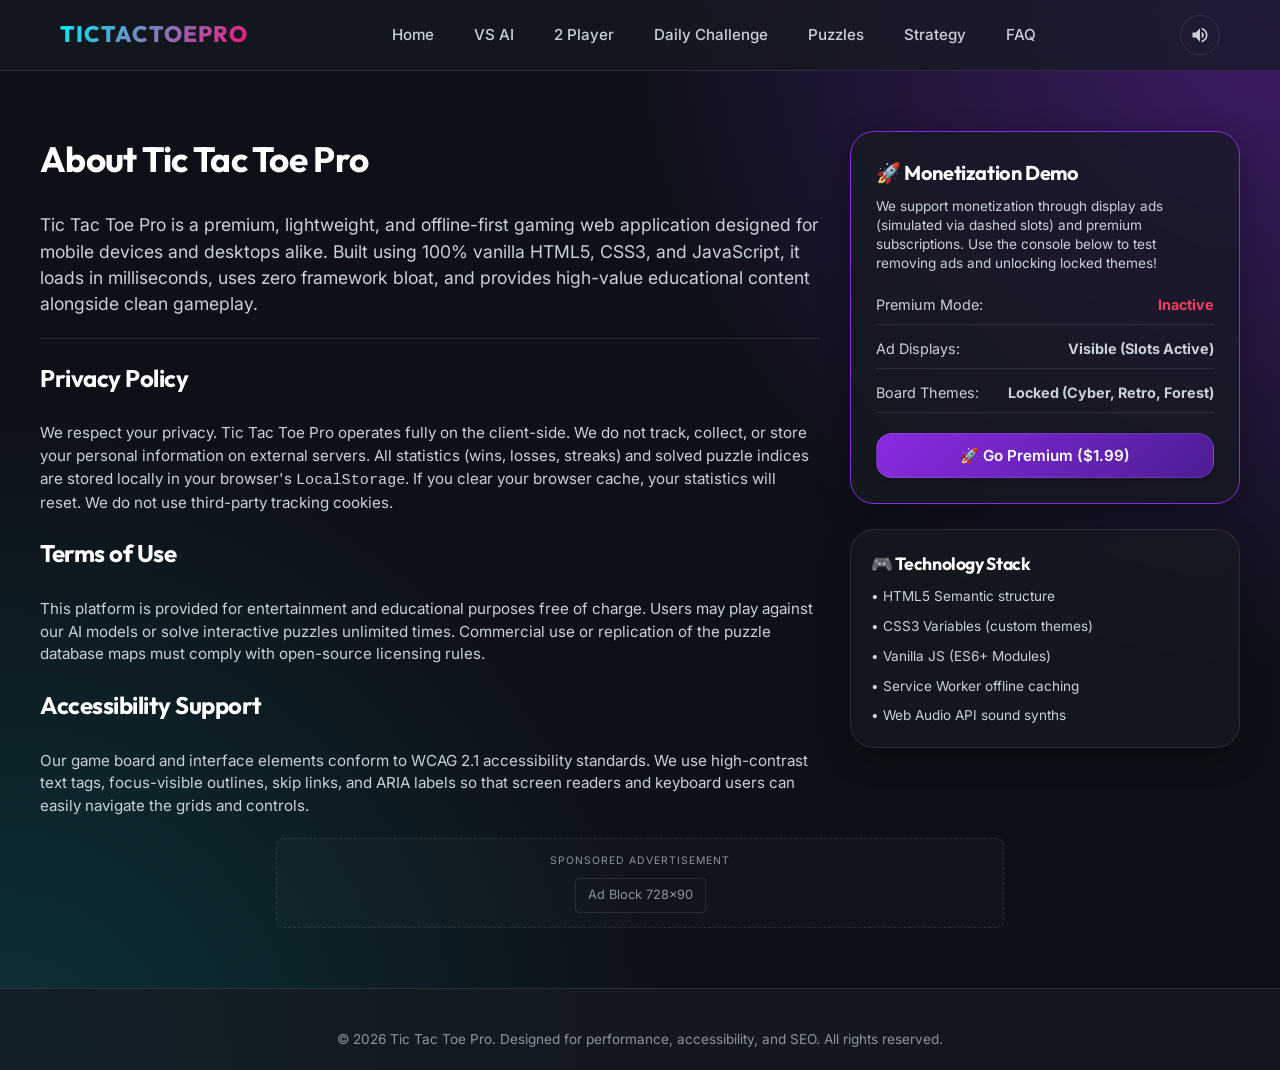
==== about.html @ 147d7663 "Initial commit of Tic Tac Toe Pro PWA" ====
<!DOCTYPE html>
<html lang="en">
<head>
  <meta charset="UTF-8">
  <meta name="viewport" content="width=device-width, initial-scale=1.0">
  
  <title>About Tic Tac Toe Pro - Game Platform Details & Privacy Terms</title>
  <meta name="description" content="Learn about our mobile-first Tic Tac Toe Pro platform. Discover our features, read our privacy policy, explore ad integrations, or test Premium Mode features.">
  <link rel="canonical" href="https://tictactoe-pro.pages.dev/about.html">
  
  <!-- Open Graph -->
  <meta property="og:type" content="website">
  <meta property="og:url" content="https://tictactoe-pro.pages.dev/about.html">
  <meta property="og:title" content="About Tic Tac Toe Pro - Game Platform Details & Privacy Terms">
  <meta property="og:description" content="Read our privacy statement, review code architectures, and toggle premium options.">
  <meta property="og:image" content="https://tictactoe-pro.pages.dev/assets/images/og-share.png">

  <!-- Mobile and PWA -->
  <meta name="theme-color" content="#161b22">
  <link rel="apple-touch-icon" href="/assets/images/logo-192.png">
  <link rel="manifest" href="/manifest.json">
  <link rel="icon" type="image/svg+xml" href="/assets/images/logo.svg">

  <!-- Stylesheets -->
  <link rel="stylesheet" href="/assets/css/variables.css">
  <link rel="stylesheet" href="/assets/css/main.css">
  <link rel="stylesheet" href="/assets/css/components.css">
  
  <style>
    .about-layout {
      display: grid;
      grid-template-columns: 2fr 1fr;
      gap: 30px;
      margin-top: 20px;
    }
    .text-block {
      display: flex;
      flex-direction: column;
      gap: 20px;
    }
    .sidebar {
      display: flex;
      flex-direction: column;
      gap: 25px;
    }
    @media (max-width: 992px) {
      .about-layout {
        grid-template-columns: 1fr;
      }
    }
  </style>
</head>
<body>
  <a href="#main-content" class="skip-link">Skip to Content</a>

  <!-- Header -->
  <header>
    <div class="container">
      <a href="/" class="logo-link" aria-label="Tic Tac Toe Pro Home">
        <span class="logo-text">TicTacToePro</span>
      </a>
      
      <button class="burger-menu" id="burger-menu" aria-label="Toggle navigation menu">
        <span class="burger-line"></span>
        <span class="burger-line"></span>
        <span class="burger-line"></span>
      </button>

      <nav id="main-nav">
        <a href="/" class="nav-link">Home</a>
        <a href="/play.html" class="nav-link">VS AI</a>
        <a href="/local-multiplayer.html" class="nav-link">2 Player</a>
        <a href="/daily-challenge.html" class="nav-link">Daily Challenge</a>
        <a href="/puzzle-library.html" class="nav-link">Puzzles</a>
        <a href="/strategy-guide.html" class="nav-link">Strategy</a>
        <a href="/faq.html" class="nav-link">FAQ</a>
      </nav>

      <div class="controls-group">
        <button id="sound-toggle" class="btn-icon" aria-label="Mute/Unmute sounds"></button>
        <button id="install-app-btn" class="btn btn-secondary" style="padding: 8px 16px; font-size: 0.85rem;">Install</button>
      </div>
    </div>
  </header>

  <!-- Main Content -->
  <main class="main-content container" id="main-content">
    <div class="about-layout">
      
      <!-- Left Column: Detailed Copy -->
      <section class="text-block">
        <h1 style="font-size: 2.2rem; margin-bottom: 5px;">About Tic Tac Toe Pro</h1>
        <p class="text-muted" style="font-size: 1.1rem; line-height: 1.5;">Tic Tac Toe Pro is a premium, lightweight, and offline-first gaming web application designed for mobile devices and desktops alike. Built using 100% vanilla HTML5, CSS3, and JavaScript, it loads in milliseconds, uses zero framework bloat, and provides high-value educational content alongside clean gameplay.</p>
        
        <hr style="border: 0; border-top: 1px solid var(--border-color);">

        <h2 style="font-size: 1.5rem; margin-bottom: 5px;">Privacy Policy</h2>
        <p class="text-muted" style="font-size: 0.95rem; line-height: 1.5;">We respect your privacy. Tic Tac Toe Pro operates fully on the client-side. We do not track, collect, or store your personal information on external servers. All statistics (wins, losses, streaks) and solved puzzle indices are stored locally in your browser's <code>LocalStorage</code>. If you clear your browser cache, your statistics will reset. We do not use third-party tracking cookies.</p>

        <h2 style="font-size: 1.5rem; margin-bottom: 5px;">Terms of Use</h2>
        <p class="text-muted" style="font-size: 0.95rem; line-height: 1.5;">This platform is provided for entertainment and educational purposes free of charge. Users may play against our AI models or solve interactive puzzles unlimited times. Commercial use or replication of the puzzle database maps must comply with open-source licensing rules.</p>
        
        <h2 style="font-size: 1.5rem; margin-bottom: 5px;">Accessibility Support</h2>
        <p class="text-muted" style="font-size: 0.95rem; line-height: 1.5;">Our game board and interface elements conform to WCAG 2.1 accessibility standards. We use high-contrast text tags, focus-visible outlines, skip links, and ARIA labels so that screen readers and keyboard users can easily navigate the grids and controls.</p>
      </section>

      <!-- Right Column: Monetization Simulator Dashboard -->
      <section class="sidebar">
        <div class="card" style="padding: 25px; border-color: var(--color-primary);">
          <h2 style="font-size: 1.25rem; margin-bottom: 8px;">🚀 Monetization Demo</h2>
          <p class="text-muted" style="font-size: 0.85rem; line-height: 1.4; margin-bottom: 20px;">We support monetization through display ads (simulated via dashed slots) and premium subscriptions. Use the console below to test removing ads and unlocking locked themes!</p>
          
          <div style="display: flex; flex-direction: column; gap: 12px; margin-bottom: 20px; font-size: 0.9rem;">
            <div style="display: flex; justify-content: space-between; border-bottom: 1px solid var(--border-color); padding-bottom: 8px;">
              <span>Premium Mode:</span>
              <strong id="premium-status-text" style="color: var(--color-success);">Inactive</strong>
            </div>
            <div style="display: flex; justify-content: space-between; border-bottom: 1px solid var(--border-color); padding-bottom: 8px;">
              <span>Ad Displays:</span>
              <strong id="ad-status-text">Visible (Slots Active)</strong>
            </div>
            <div style="display: flex; justify-content: space-between; border-bottom: 1px solid var(--border-color); padding-bottom: 8px;">
              <span>Board Themes:</span>
              <strong>Locked (Cyber, Retro, Forest)</strong>
            </div>
          </div>

          <button id="mock-premium-btn" class="btn btn-primary" style="width: 100%;">🚀 Go Premium ($1.99)</button>
        </div>

        <div class="card" style="padding: 20px;">
          <h2 style="font-size: 1.1rem; margin-bottom: 8px;">🎮 Technology Stack</h2>
          <ul style="list-style: none; display: flex; flex-direction: column; gap: 8px; font-size: 0.85rem;" class="text-muted">
            <li>• HTML5 Semantic structure</li>
            <li>• CSS3 Variables (custom themes)</li>
            <li>• Vanilla JS (ES6+ Modules)</li>
            <li>• Service Worker offline caching</li>
            <li>• Web Audio API sound synths</li>
          </ul>
        </div>
      </section>

    </div>

    <!-- AdSense banner placement -->
    <div class="ad-slot ad-leaderboard">
      <span class="ad-slot-label">Ad Block 728x90</span>
    </div>
  </main>

  <!-- Footer -->
  <footer>
    <div class="container">
      <p style="text-align: center; font-size: 0.85rem;">&copy; 2026 Tic Tac Toe Pro. Designed for performance, accessibility, and SEO. All rights reserved.</p>
    </div>
  </footer>

  <!-- Scripts -->
  <script src="/assets/js/audio.js"></script>
  <script src="/assets/js/stats.js"></script>
  <script src="/assets/js/main.js"></script>

  <script>
    // Local script to update specific about page indicators when premium changes
    document.addEventListener('DOMContentLoaded', () => {
      const mockBtn = document.getElementById('mock-premium-btn');
      
      const updateAboutPageUI = () => {
        const isPrem = window.StatsManager.isPremium();
        const statusText = document.getElementById('premium-status-text');
        const adText = document.getElementById('ad-status-text');
        
        if (statusText) {
          statusText.textContent = isPrem ? 'Active ✓' : 'Inactive';
          statusText.style.color = isPrem ? 'var(--color-success)' : 'var(--color-danger)';
        }
        if (adText) {
          adText.textContent = isPrem ? 'Hidden (Ads Removed)' : 'Visible (Slots Active)';
          adText.style.color = isPrem ? 'var(--color-success)' : 'var(--text-main)';
        }
      };

      updateAboutPageUI();
      if (mockBtn) {
        mockBtn.addEventListener('click', () => {
          setTimeout(updateAboutPageUI, 50);
        });
      }
    });
  </script>
</body>
</html>
---- assets/css/variables.css ----
@import url('https://fonts.googleapis.com/css2?family=Inter:wght@400;500;600;700&family=Outfit:wght@500;600;700;800&display=swap');

:root {
  /* Font Families */
  --font-sans: 'Inter', -apple-system, BlinkMacSystemFont, 'Segoe UI', Roboto, Oxygen, Ubuntu, Cantarell, sans-serif;
  --font-title: 'Outfit', var(--font-sans);

  /* Color Palette - Default Dark Theme (Premium Dark) */
  --bg-main: #0d1117;
  --bg-card: rgba(22, 27, 34, 0.7);
  --bg-card-hover: rgba(33, 38, 45, 0.8);
  --border-color: rgba(240, 246, 252, 0.1);
  --border-glow: rgba(0, 242, 254, 0.15);
  
  --text-main: #c9d1d9;
  --text-muted: #8b949e;
  --text-bright: #ffffff;
  
  --color-primary: #8a2be2;      /* Neon Purple */
  --color-primary-glow: rgba(138, 43, 226, 0.4);
  
  --color-x: #00f2fe;            /* Neon Cyan */
  --color-x-glow: rgba(0, 242, 254, 0.5);
  
  --color-o: #fe0979;            /* Neon Magenta */
  --color-o-glow: rgba(254, 9, 121, 0.5);
  
  --color-success: #10b981;      /* Emerald Green */
  --color-success-glow: rgba(16, 185, 129, 0.4);
  --color-danger: #f43f5e;       /* Rose Red */
  --color-danger-glow: rgba(244, 63, 94, 0.4);
  --color-warning: #f59e0b;      /* Amber Yellow */
  
  /* Layout Spacing */
  --container-width: 1200px;
  --header-height: 70px;
  --border-radius-sm: 8px;
  --border-radius-md: 16px;
  --border-radius-lg: 24px;
  
  /* Transitions */
  --transition-fast: 0.15s ease;
  --transition-normal: 0.3s cubic-bezier(0.4, 0, 0.2, 1);
  --transition-slow: 0.5s cubic-bezier(0.4, 0, 0.2, 1);
}

/* Light Theme Variables */
:root[data-theme="light"] {
  --bg-main: #f0f2f5;
  --bg-card: rgba(255, 255, 255, 0.85);
  --bg-card-hover: rgba(255, 255, 255, 0.95);
  --border-color: rgba(0, 0, 0, 0.08);
  --border-glow: rgba(138, 43, 226, 0.1);
  
  --text-main: #334155;
  --text-muted: #64748b;
  --text-bright: #0f172a;
  
  --color-primary: #7c3aed;
  --color-primary-glow: rgba(124, 58, 237, 0.2);
  
  --color-x: #0284c7;            /* Blue */
  --color-x-glow: rgba(2, 132, 199, 0.25);
  
  --color-o: #db2777;            /* Deep Pink */
  --color-o-glow: rgba(219, 39, 119, 0.25);
  
  --color-success: #059669;
  --color-success-glow: rgba(5, 150, 105, 0.2);
  --color-danger: #e11d48;
  --color-danger-glow: rgba(225, 29, 72, 0.2);
}

/* Premium Theme: Cyberpunk (Neon Gold and Cyan) */
:root[data-theme="cyberpunk"] {
  --bg-main: #0a0512;
  --bg-card: rgba(20, 10, 35, 0.8);
  --bg-card-hover: rgba(30, 15, 50, 0.9);
  --border-color: #ffe6002c;
  --border-glow: rgba(255, 230, 0, 0.2);
  
  --text-main: #00ffcc;
  --text-muted: #9d00ff;
  --text-bright: #ffe600;
  
  --color-primary: #ffe600;      /* Gold */
  --color-primary-glow: rgba(255, 230, 0, 0.4);
  
  --color-x: #00ffcc;            /* Cyber Cyan */
  --color-x-glow: rgba(0, 255, 204, 0.5);
  
  --color-o: #ff0055;            /* Cyber Neon Pink */
  --color-o-glow: rgba(255, 0, 85, 0.5);
}

/* Premium Theme: Retro Game Boy (Monochrome Green) */
:root[data-theme="retro"] {
  --bg-main: #8bac0f;
  --bg-card: #9bbc0f;
  --bg-card-hover: #306230;
  --border-color: #0f380f;
  --border-glow: rgba(15, 56, 15, 0.3);
  
  --text-main: #0f380f;
  --text-muted: #306230;
  --text-bright: #0f380f;
  
  --color-primary: #306230;
  --color-primary-glow: rgba(48, 98, 48, 0.4);
  
  --color-x: #0f380f;
  --color-x-glow: rgba(15, 56, 15, 0.4);
  
  --color-o: #8bac0f;
  --color-o-glow: rgba(139, 172, 15, 0.4);
  
  --color-success: #0f380f;
  --color-danger: #306230;
}

/* Premium Theme: Forest (Organic Greens and Earthy Browns) */
:root[data-theme="forest"] {
  --bg-main: #142217;
  --bg-card: rgba(25, 41, 29, 0.85);
  --bg-card-hover: rgba(35, 57, 41, 0.9);
  --border-color: rgba(163, 230, 53, 0.1);
  --border-glow: rgba(163, 230, 53, 0.15);
  
  --text-main: #d9f99d;
  --text-muted: #a3e635;
  --text-bright: #f7fee7;
  
  --color-primary: #65a30d;
  --color-primary-glow: rgba(101, 163, 13, 0.4);
  
  --color-x: #a3e635;            /* Lime Green */
  --color-x-glow: rgba(163, 230, 53, 0.5);
  
  --color-o: #f59e0b;            /* Orange/Amber */
  --color-o-glow: rgba(245, 158, 11, 0.5);
}
---- assets/css/main.css ----
* {
  box-sizing: border-box;
  margin: 0;
  padding: 0;
}

body {
  font-family: var(--font-sans);
  background-color: var(--bg-main);
  background-image: radial-gradient(circle at top right, var(--color-primary-glow) 0%, transparent 40%),
                    radial-gradient(circle at bottom left, var(--border-glow) 0%, transparent 40%);
  color: var(--text-main);
  min-height: 100vh;
  display: flex;
  flex-direction: column;
  line-height: 1.6;
  overflow-x: hidden;
  transition: background-color var(--transition-normal), color var(--transition-normal);
}

h1, h2, h3, h4, h5, h6 {
  font-family: var(--font-title);
  color: var(--text-bright);
  font-weight: 700;
  letter-spacing: -0.02em;
}

a {
  color: var(--color-primary);
  text-decoration: none;
  transition: color var(--transition-fast);
}

a:hover {
  filter: brightness(1.2);
}

/* Scrollbar Styles */
::-webkit-scrollbar {
  width: 8px;
  height: 8px;
}
::-webkit-scrollbar-track {
  background: var(--bg-main);
}
::-webkit-scrollbar-thumb {
  background: var(--border-color);
  border-radius: var(--border-radius-sm);
}
::-webkit-scrollbar-thumb:hover {
  background: var(--text-muted);
}

/* Core Layout Container */
.container {
  width: 100%;
  max-width: var(--container-width);
  margin: 0 auto;
  padding: 0 20px;
}

.main-content {
  flex-grow: 1;
  display: flex;
  flex-direction: column;
  padding: 40px 0;
}

/* Header & Navigation */
header {
  background-color: var(--bg-card);
  backdrop-filter: blur(12px);
  -webkit-backdrop-filter: blur(12px);
  border-bottom: 1px solid var(--border-color);
  position: sticky;
  top: 0;
  z-index: 100;
}

header .container {
  display: flex;
  justify-content: space-between;
  align-items: center;
  height: var(--header-height);
}

.logo-link {
  display: flex;
  align-items: center;
  gap: 10px;
}

.logo-text {
  font-family: var(--font-title);
  font-size: 1.4rem;
  font-weight: 800;
  background: linear-gradient(135deg, var(--color-x), var(--color-o));
  -webkit-background-clip: text;
  -webkit-text-fill-color: transparent;
  text-transform: uppercase;
  letter-spacing: 1px;
}

nav {
  display: flex;
  align-items: center;
  gap: 8px;
}

.nav-link {
  color: var(--text-main);
  padding: 8px 16px;
  border-radius: var(--border-radius-sm);
  font-weight: 500;
  font-size: 0.95rem;
  transition: all var(--transition-fast);
}

.nav-link:hover, .nav-link.active {
  color: var(--text-bright);
  background-color: var(--border-color);
}

/* Action Controls (Theme, Sound, Install) */
.controls-group {
  display: flex;
  align-items: center;
  gap: 12px;
}

.btn-icon {
  background: transparent;
  border: 1px solid var(--border-color);
  color: var(--text-main);
  width: 40px;
  height: 40px;
  border-radius: 50%;
  display: flex;
  align-items: center;
  justify-content: center;
  cursor: pointer;
  transition: all var(--transition-fast);
  outline: none;
}

.btn-icon:hover {
  background-color: var(--border-color);
  color: var(--text-bright);
  border-color: var(--text-muted);
}

/* Burger Mobile Menu */
.burger-menu {
  display: none;
  background: transparent;
  border: none;
  cursor: pointer;
  flex-direction: column;
  gap: 6px;
  width: 30px;
  height: 24px;
  justify-content: space-between;
  outline: none;
}

.burger-line {
  width: 100%;
  height: 3px;
  background-color: var(--text-main);
  border-radius: 2px;
  transition: all var(--transition-normal);
}

/* Footer Section */
footer {
  background-color: var(--bg-card);
  border-top: 1px solid var(--border-color);
  padding: 40px 0 20px 0;
  margin-top: auto;
  font-size: 0.9rem;
  color: var(--text-muted);
}

.footer-grid {
  display: grid;
  grid-template-columns: 2fr 1fr 1fr;
  gap: 40px;
  margin-bottom: 40px;
}

.footer-brand p {
  margin-top: 12px;
  max-width: 320px;
}

.footer-links-title {
  color: var(--text-bright);
  font-weight: 600;
  margin-bottom: 16px;
  font-size: 1rem;
}

.footer-links-list {
  list-style: none;
  display: flex;
  flex-direction: column;
  gap: 10px;
}

.footer-link {
  color: var(--text-muted);
  transition: color var(--transition-fast);
}

.footer-link:hover {
  color: var(--text-bright);
}

.footer-bottom {
  text-align: center;
  padding-top: 20px;
  border-top: 1px solid var(--border-color);
  display: flex;
  flex-direction: column;
  gap: 10px;
}

/* Skip to Content for Accessibility */
.skip-link {
  position: absolute;
  top: -100px;
  left: 0;
  background: var(--color-primary);
  color: white;
  padding: 10px 20px;
  z-index: 1000;
  transition: top 0.2s;
}

.skip-link:focus {
  top: 0;
}

/* Media Queries for Navigation */
@media (max-width: 992px) {
  .footer-grid {
    grid-template-columns: 1fr;
    gap: 30px;
  }
}

@media (max-width: 768px) {
  nav {
    display: none; /* Controlled by JavaScript on Mobile */
    flex-direction: column;
    position: absolute;
    top: var(--header-height);
    left: 0;
    width: 100%;
    background-color: var(--bg-main);
    border-bottom: 1px solid var(--border-color);
    padding: 20px;
    box-shadow: 0 10px 15px rgba(0, 0, 0, 0.5);
  }

  nav.open {
    display: flex;
  }

  .burger-menu {
    display: flex;
  }

  .burger-menu.open .burger-line:nth-child(1) {
    transform: translateY(9px) rotate(45deg);
  }

  .burger-menu.open .burger-line:nth-child(2) {
    opacity: 0;
  }

  .burger-menu.open .burger-line:nth-child(3) {
    transform: translateY(-9px) rotate(-45deg);
  }
}
---- assets/css/components.css ----
/* Standard Buttons */
.btn {
  display: inline-flex;
  align-items: center;
  justify-content: center;
  gap: 8px;
  font-family: var(--font-sans);
  font-size: 0.95rem;
  font-weight: 600;
  padding: 12px 24px;
  border-radius: var(--border-radius-md);
  border: none;
  cursor: pointer;
  transition: all var(--transition-normal);
  outline: none;
  box-shadow: 0 4px 6px -1px rgba(0, 0, 0, 0.1);
  text-align: center;
}

.btn-primary {
  background: linear-gradient(135deg, var(--color-primary), #4c1d95);
  color: white;
  border: 1px solid rgba(255, 255, 255, 0.1);
}
.btn-primary:hover {
  transform: translateY(-2px);
  box-shadow: 0 10px 15px -3px var(--color-primary-glow);
}
.btn-primary:active {
  transform: translateY(0);
}

.btn-secondary {
  background: var(--bg-card);
  color: var(--text-main);
  border: 1px solid var(--border-color);
}
.btn-secondary:hover {
  background: var(--bg-card-hover);
  color: var(--text-bright);
  border-color: var(--text-muted);
}

.btn-outline {
  background: transparent;
  border: 1px solid var(--color-primary);
  color: var(--text-bright);
}
.btn-outline:hover {
  background: var(--color-primary-glow);
  box-shadow: 0 0 15px var(--color-primary-glow);
}

/* Glassmorphic & Neon Cards */
.card {
  background: var(--bg-card);
  backdrop-filter: blur(8px);
  -webkit-backdrop-filter: blur(8px);
  border: 1px solid var(--border-color);
  border-radius: var(--border-radius-lg);
  padding: 30px;
  box-shadow: 0 10px 30px rgba(0, 0, 0, 0.3);
  transition: border-color var(--transition-normal), box-shadow var(--transition-normal);
}

.card:hover {
  border-color: var(--border-glow);
  box-shadow: 0 10px 40px var(--border-glow);
}

/* The Tic-Tac-Toe Board Grid */
.board-container {
  position: relative;
  width: 100%;
  max-width: 380px;
  margin: 0 auto;
}

.board {
  display: grid;
  grid-template-columns: repeat(3, 1fr);
  grid-template-rows: repeat(3, 1fr);
  gap: 12px;
  background: var(--border-color);
  border-radius: var(--border-radius-lg);
  padding: 12px;
  aspect-ratio: 1 / 1;
  box-shadow: 0 15px 35px rgba(0, 0, 0, 0.5);
  position: relative;
}

.cell {
  background: var(--bg-main);
  border-radius: var(--border-radius-md);
  border: 1px solid var(--border-color);
  aspect-ratio: 1 / 1;
  display: flex;
  align-items: center;
  justify-content: center;
  cursor: pointer;
  outline: none;
  font-size: 3rem;
  font-family: var(--font-title);
  font-weight: 800;
  user-select: none;
  transition: all var(--transition-fast);
  position: relative;
}

.cell:focus-visible {
  border-color: var(--color-primary);
  box-shadow: 0 0 0 3px var(--color-primary-glow);
}

/* X and O visual styles */
.cell.x {
  color: var(--color-x);
  text-shadow: 0 0 10px var(--color-x-glow), 0 0 20px var(--color-x-glow);
  animation: markScale 0.25s cubic-bezier(0.175, 0.885, 0.32, 1.275);
}

.cell.o {
  color: var(--color-o);
  text-shadow: 0 0 10px var(--color-o-glow), 0 0 20px var(--color-o-glow);
  animation: markScale 0.25s cubic-bezier(0.175, 0.885, 0.32, 1.275);
}

/* Preview mark on hover (Accessibility and desktop hint) */
@media (hover: hover) {
  .cell:not(.x):not(.o):hover::after {
    opacity: 0.25;
    font-size: 2.8rem;
  }
  body[data-current-turn="X"] .cell:not(.x):not(.o):hover::after {
    content: "X";
    color: var(--color-x);
    text-shadow: 0 0 5px var(--color-x-glow);
  }
  body[data-current-turn="O"] .cell:not(.x):not(.o):hover::after {
    content: "O";
    color: var(--color-o);
    text-shadow: 0 0 5px var(--color-o-glow);
  }
}

@keyframes markScale {
  0% {
    transform: scale(0.4);
    opacity: 0;
  }
  100% {
    transform: scale(1);
    opacity: 1;
  }
}

/* Win Lines / Winning Cells Highlight */
.cell.winner {
  background: var(--border-color);
  animation: pulseWinner 1.5s infinite alternate;
}

@keyframes pulseWinner {
  0% {
    transform: scale(1);
    box-shadow: inset 0 0 5px rgba(255, 255, 255, 0.1);
  }
  100% {
    transform: scale(0.96);
    box-shadow: inset 0 0 25px var(--color-primary-glow), 0 0 10px var(--color-primary-glow);
  }
}

/* Glass Modals (Alerts/Rematch Dialogs) */
.modal-overlay {
  position: fixed;
  top: 0;
  left: 0;
  right: 0;
  bottom: 0;
  background-color: rgba(0, 0, 0, 0.85);
  backdrop-filter: blur(5px);
  display: flex;
  align-items: center;
  justify-content: center;
  z-index: 1000;
  opacity: 0;
  pointer-events: none;
  transition: opacity var(--transition-normal);
}

.modal-overlay.open {
  opacity: 1;
  pointer-events: auto;
}

.modal-content {
  background: var(--bg-card);
  border: 1px solid var(--border-glow);
  box-shadow: 0 10px 40px var(--color-primary-glow);
  border-radius: var(--border-radius-lg);
  padding: 35px;
  width: 90%;
  max-width: 450px;
  text-align: center;
  transform: translateY(20px);
  transition: transform var(--transition-normal);
}

.modal-overlay.open .modal-content {
  transform: translateY(0);
}

.modal-title {
  font-size: 1.8rem;
  margin-bottom: 15px;
}

.modal-desc {
  margin-bottom: 25px;
  color: var(--text-muted);
}

.modal-actions {
  display: flex;
  gap: 15px;
  justify-content: center;
}

/* Achievements drawer */
.achievements-grid {
  display: grid;
  grid-template-columns: repeat(auto-fill, minmax(140px, 1fr));
  gap: 15px;
  margin-top: 20px;
}

.achievement-card {
  background: rgba(0, 0, 0, 0.2);
  border: 1px solid var(--border-color);
  border-radius: var(--border-radius-md);
  padding: 15px 10px;
  text-align: center;
  opacity: 0.4;
  filter: grayscale(100%);
  transition: all var(--transition-normal);
  display: flex;
  flex-direction: column;
  align-items: center;
  gap: 8px;
}

.achievement-card.unlocked {
  opacity: 1;
  filter: grayscale(0%);
  border-color: var(--color-success);
  background: rgba(16, 185, 129, 0.05);
  box-shadow: 0 4px 10px rgba(16, 185, 129, 0.1);
}

.achievement-icon {
  font-size: 2rem;
}

.achievement-title {
  font-size: 0.85rem;
  font-weight: 700;
  color: var(--text-bright);
}

.achievement-desc {
  font-size: 0.75rem;
  color: var(--text-muted);
}

/* Google AdSense placeholders */
.ad-slot {
  margin: 20px auto;
  padding: 10px;
  background: rgba(255, 255, 255, 0.02);
  border: 1px dashed var(--border-color);
  border-radius: var(--border-radius-sm);
  display: flex;
  flex-direction: column;
  align-items: center;
  justify-content: center;
  max-width: 100%;
  overflow: hidden;
  position: relative;
  transition: all var(--transition-normal);
}

.ad-slot::before {
  content: "SPONSORED ADVERTISEMENT";
  font-size: 0.65rem;
  letter-spacing: 1px;
  color: var(--text-muted);
  margin-bottom: 8px;
}

.ad-slot-label {
  font-size: 0.8rem;
  color: var(--text-muted);
  border: 1px solid var(--border-color);
  padding: 6px 12px;
  border-radius: 4px;
}

/* Simulated AdSense banner types */
.ad-leaderboard {
  width: 728px;
  height: 90px;
  max-width: 100%;
}

.ad-rectangle {
  width: 300px;
  height: 250px;
}

.ad-sticky-bottom {
  position: fixed;
  bottom: 0;
  left: 50%;
  transform: translateX(-50%);
  width: 100%;
  max-width: 728px;
  height: 50px;
  background: var(--bg-card);
  border-top: 1px solid var(--border-color);
  z-index: 90;
  margin: 0;
  padding: 5px;
  box-shadow: 0 -5px 15px rgba(0, 0, 0, 0.3);
}

/* Premium Mode hides ads */
body.premium-active .ad-slot {
  display: none !important;
}

/* Stats Counter Badge */
.stat-badge {
  background: rgba(255, 255, 255, 0.04);
  border: 1px solid var(--border-color);
  padding: 10px 15px;
  border-radius: var(--border-radius-md);
  text-align: center;
}

.stat-val {
  font-family: var(--font-title);
  font-size: 1.4rem;
  font-weight: 700;
  color: var(--text-bright);
}

.stat-lbl {
  font-size: 0.75rem;
  color: var(--text-muted);
  text-transform: uppercase;
}
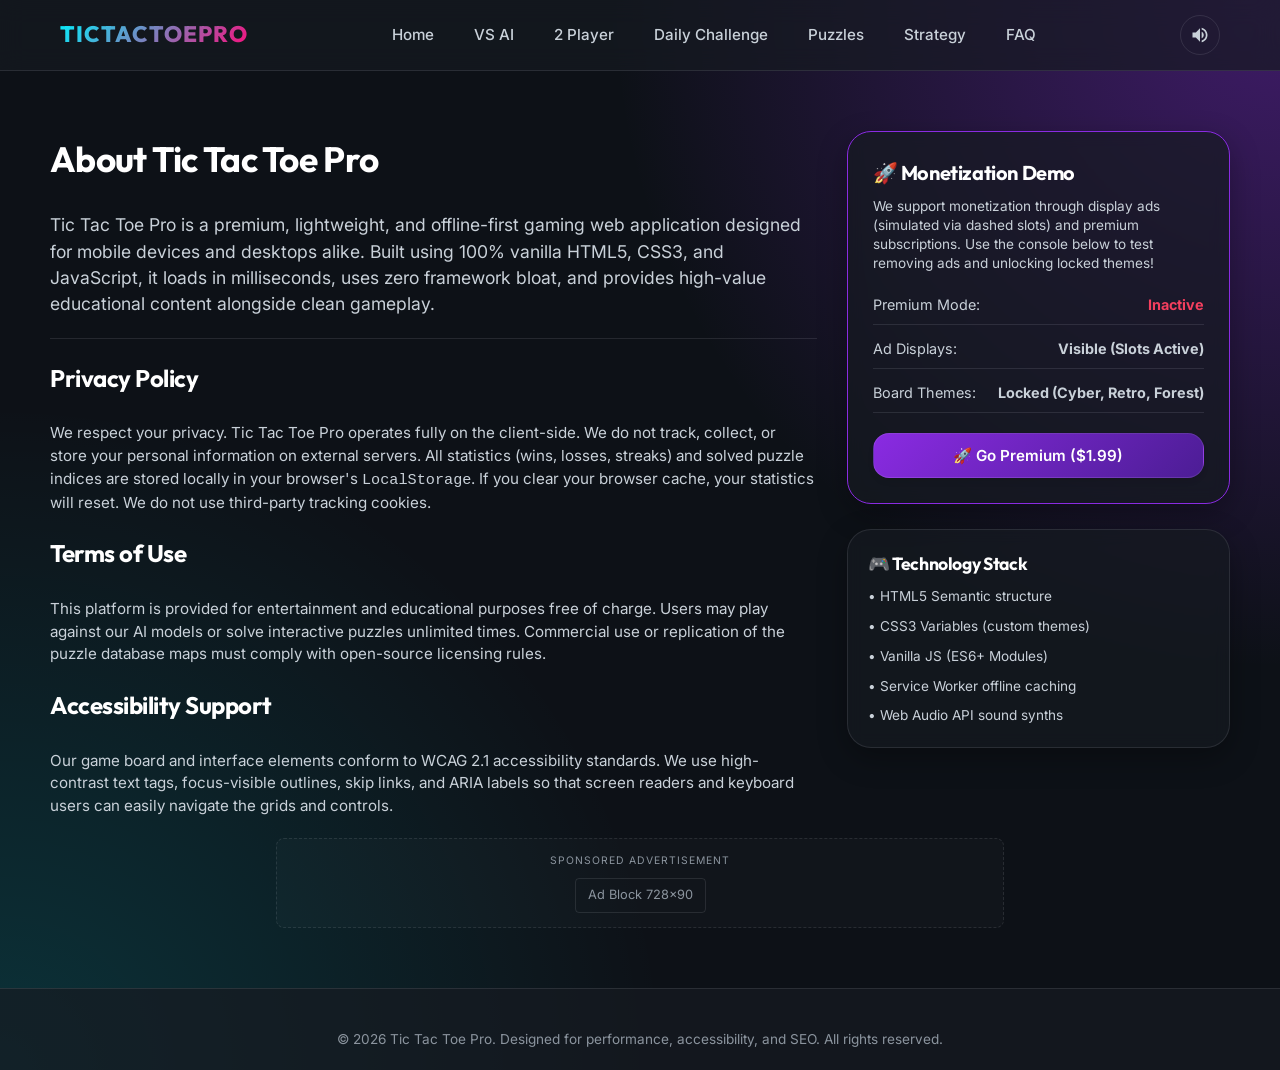
==== commit 5abc6bac: "make all pages fully responsive" ====
--- a/about.html
+++ b/about.html
@@ -89,19 +89,19 @@
       
       <!-- Left Column: Detailed Copy -->
       <section class="text-block">
-        <h1 style="font-size: 2.2rem; margin-bottom: 5px;">About Tic Tac Toe Pro</h1>
-        <p class="text-muted" style="font-size: 1.1rem; line-height: 1.5;">Tic Tac Toe Pro is a premium, lightweight, and offline-first gaming web application designed for mobile devices and desktops alike. Built using 100% vanilla HTML5, CSS3, and JavaScript, it loads in milliseconds, uses zero framework bloat, and provides high-value educational content alongside clean gameplay.</p>
+        <h1 style="font-size: clamp(1.5rem, 6vw, 2.2rem); margin-bottom: 5px;">About Tic Tac Toe Pro</h1>
+        <p class="text-muted" style="font-size: clamp(0.9rem, 3vw, 1.1rem); line-height: 1.5;">Tic Tac Toe Pro is a premium, lightweight, and offline-first gaming web application designed for mobile devices and desktops alike. Built using 100% vanilla HTML5, CSS3, and JavaScript, it loads in milliseconds, uses zero framework bloat, and provides high-value educational content alongside clean gameplay.</p>
         
         <hr style="border: 0; border-top: 1px solid var(--border-color);">
 
-        <h2 style="font-size: 1.5rem; margin-bottom: 5px;">Privacy Policy</h2>
-        <p class="text-muted" style="font-size: 0.95rem; line-height: 1.5;">We respect your privacy. Tic Tac Toe Pro operates fully on the client-side. We do not track, collect, or store your personal information on external servers. All statistics (wins, losses, streaks) and solved puzzle indices are stored locally in your browser's <code>LocalStorage</code>. If you clear your browser cache, your statistics will reset. We do not use third-party tracking cookies.</p>
+        <h2 style="font-size: clamp(1.2rem, 4.5vw, 1.5rem); margin-bottom: 5px;">Privacy Policy</h2>
+        <p class="text-muted" style="font-size: clamp(0.85rem, 2.5vw, 0.95rem); line-height: 1.5;">We respect your privacy. Tic Tac Toe Pro operates fully on the client-side. We do not track, collect, or store your personal information on external servers. All statistics (wins, losses, streaks) and solved puzzle indices are stored locally in your browser's <code>LocalStorage</code>. If you clear your browser cache, your statistics will reset. We do not use third-party tracking cookies.</p>
 
-        <h2 style="font-size: 1.5rem; margin-bottom: 5px;">Terms of Use</h2>
-        <p class="text-muted" style="font-size: 0.95rem; line-height: 1.5;">This platform is provided for entertainment and educational purposes free of charge. Users may play against our AI models or solve interactive puzzles unlimited times. Commercial use or replication of the puzzle database maps must comply with open-source licensing rules.</p>
+        <h2 style="font-size: clamp(1.2rem, 4.5vw, 1.5rem); margin-bottom: 5px;">Terms of Use</h2>
+        <p class="text-muted" style="font-size: clamp(0.85rem, 2.5vw, 0.95rem); line-height: 1.5;">This platform is provided for entertainment and educational purposes free of charge. Users may play against our AI models or solve interactive puzzles unlimited times. Commercial use or replication of the puzzle database maps must comply with open-source licensing rules.</p>
         
-        <h2 style="font-size: 1.5rem; margin-bottom: 5px;">Accessibility Support</h2>
-        <p class="text-muted" style="font-size: 0.95rem; line-height: 1.5;">Our game board and interface elements conform to WCAG 2.1 accessibility standards. We use high-contrast text tags, focus-visible outlines, skip links, and ARIA labels so that screen readers and keyboard users can easily navigate the grids and controls.</p>
+        <h2 style="font-size: clamp(1.2rem, 4.5vw, 1.5rem); margin-bottom: 5px;">Accessibility Support</h2>
+        <p class="text-muted" style="font-size: clamp(0.85rem, 2.5vw, 0.95rem); line-height: 1.5;">Our game board and interface elements conform to WCAG 2.1 accessibility standards. We use high-contrast text tags, focus-visible outlines, skip links, and ARIA labels so that screen readers and keyboard users can easily navigate the grids and controls.</p>
       </section>
 
       <!-- Right Column: Monetization Simulator Dashboard -->
--- a/assets/css/variables.css
+++ b/assets/css/variables.css
@@ -42,6 +42,28 @@
   --transition-fast: 0.15s ease;
   --transition-normal: 0.3s cubic-bezier(0.4, 0, 0.2, 1);
   --transition-slow: 0.5s cubic-bezier(0.4, 0, 0.2, 1);
+
+  /* Responsive Breakpoints (for reference in media queries) */
+  --bp-sm: 480px;
+  --bp-md: 768px;
+  --bp-lg: 992px;
+  --bp-xl: 1200px;
+
+  /* Fluid Typography Scale */
+  --text-xs: clamp(0.65rem, 1.5vw, 0.75rem);
+  --text-sm: clamp(0.75rem, 2vw, 0.875rem);
+  --text-base: clamp(0.875rem, 2.5vw, 1rem);
+  --text-lg: clamp(1rem, 3vw, 1.2rem);
+  --text-xl: clamp(1.2rem, 4vw, 1.5rem);
+  --text-2xl: clamp(1.5rem, 5vw, 2rem);
+  --text-3xl: clamp(1.8rem, 6vw, 3rem);
+
+  /* Board Responsive Sizing */
+  --board-max-width: 380px;
+  --board-gap: clamp(8px, 2.5vw, 12px);
+  --board-padding: clamp(8px, 2.5vw, 12px);
+  --cell-font-size: clamp(2rem, 10vw, 3rem);
+  --cell-radius: clamp(10px, 2.5vw, 16px);
 }
 
 /* Light Theme Variables */
--- a/assets/css/main.css
+++ b/assets/css/main.css
@@ -56,14 +56,14 @@
   width: 100%;
   max-width: var(--container-width);
   margin: 0 auto;
-  padding: 0 20px;
+  padding: 0 clamp(12px, 3vw, 20px);
 }
 
 .main-content {
   flex-grow: 1;
   display: flex;
   flex-direction: column;
-  padding: 40px 0;
+  padding: clamp(20px, 5vw, 40px) clamp(8px, 2vw, 10px);
 }
 
 /* Header & Navigation */
@@ -112,8 +112,9 @@
   padding: 8px 16px;
   border-radius: var(--border-radius-sm);
   font-weight: 500;
-  font-size: 0.95rem;
+  font-size: clamp(0.85rem, 2vw, 0.95rem);
   transition: all var(--transition-fast);
+  white-space: nowrap;
 }
 
 .nav-link:hover, .nav-link.active {
@@ -175,22 +176,22 @@
 footer {
   background-color: var(--bg-card);
   border-top: 1px solid var(--border-color);
-  padding: 40px 0 20px 0;
+  padding: clamp(24px, 5vw, 40px) 0 clamp(12px, 3vw, 20px) 0;
   margin-top: auto;
-  font-size: 0.9rem;
+  font-size: clamp(0.8rem, 2vw, 0.9rem);
   color: var(--text-muted);
 }
 
 .footer-grid {
   display: grid;
   grid-template-columns: 2fr 1fr 1fr;
-  gap: 40px;
-  margin-bottom: 40px;
+  gap: clamp(20px, 5vw, 40px);
+  margin-bottom: clamp(20px, 5vw, 40px);
 }
 
 .footer-brand p {
   margin-top: 12px;
-  max-width: 320px;
+  max-width: min(320px, 100%);
 }
 
 .footer-links-title {
@@ -241,17 +242,21 @@
   top: 0;
 }
 
-/* Media Queries for Navigation */
+/* Media Queries for Navigation & Layout */
 @media (max-width: 992px) {
   .footer-grid {
     grid-template-columns: 1fr;
-    gap: 30px;
+    gap: 24px;
+  }
+
+  .controls-group .btn-secondary {
+    display: none;
   }
 }
 
 @media (max-width: 768px) {
   nav {
-    display: none; /* Controlled by JavaScript on Mobile */
+    display: none;
     flex-direction: column;
     position: absolute;
     top: var(--header-height);
@@ -259,8 +264,10 @@
     width: 100%;
     background-color: var(--bg-main);
     border-bottom: 1px solid var(--border-color);
-    padding: 20px;
+    padding: 16px;
     box-shadow: 0 10px 15px rgba(0, 0, 0, 0.5);
+    max-height: calc(100vh - var(--header-height));
+    overflow-y: auto;
   }
 
   nav.open {
@@ -282,4 +289,52 @@
   .burger-menu.open .burger-line:nth-child(3) {
     transform: translateY(-9px) rotate(-45deg);
   }
-}
+
+  .nav-link {
+    padding: 12px 16px;
+    font-size: 1rem;
+    border-bottom: 1px solid var(--border-color);
+  }
+
+  .nav-link:last-child {
+    border-bottom: none;
+  }
+
+  header .container {
+    gap: 8px;
+  }
+
+  .logo-text {
+    font-size: clamp(1rem, 4vw, 1.4rem);
+  }
+}
+
+@media (max-width: 480px) {
+  .controls-group {
+    gap: 6px;
+  }
+
+  .btn-icon {
+    width: 36px;
+    height: 36px;
+  }
+
+  .main-content {
+    padding: 16px 6px;
+  }
+
+  .container {
+    padding: 0 10px;
+  }
+}
+
+@media (max-width: 360px) {
+  .logo-text {
+    font-size: 0.85rem;
+    letter-spacing: 0;
+  }
+
+  header .container {
+    gap: 4px;
+  }
+}
--- a/assets/css/components.css
+++ b/assets/css/components.css
@@ -5,9 +5,9 @@
   justify-content: center;
   gap: 8px;
   font-family: var(--font-sans);
-  font-size: 0.95rem;
+  font-size: clamp(0.85rem, 2.5vw, 0.95rem);
   font-weight: 600;
-  padding: 12px 24px;
+  padding: clamp(10px, 2.5vw, 12px) clamp(16px, 4vw, 24px);
   border-radius: var(--border-radius-md);
   border: none;
   cursor: pointer;
@@ -15,6 +15,7 @@
   outline: none;
   box-shadow: 0 4px 6px -1px rgba(0, 0, 0, 0.1);
   text-align: center;
+  white-space: nowrap;
 }
 
 .btn-primary {
@@ -72,7 +73,7 @@
 .board-container {
   position: relative;
   width: 100%;
-  max-width: 380px;
+  max-width: var(--board-max-width);
   margin: 0 auto;
 }
 
@@ -80,10 +81,10 @@
   display: grid;
   grid-template-columns: repeat(3, 1fr);
   grid-template-rows: repeat(3, 1fr);
-  gap: 12px;
+  gap: var(--board-gap);
   background: var(--border-color);
   border-radius: var(--border-radius-lg);
-  padding: 12px;
+  padding: var(--board-padding);
   aspect-ratio: 1 / 1;
   box-shadow: 0 15px 35px rgba(0, 0, 0, 0.5);
   position: relative;
@@ -91,7 +92,7 @@
 
 .cell {
   background: var(--bg-main);
-  border-radius: var(--border-radius-md);
+  border-radius: var(--cell-radius);
   border: 1px solid var(--border-color);
   aspect-ratio: 1 / 1;
   display: flex;
@@ -99,12 +100,14 @@
   justify-content: center;
   cursor: pointer;
   outline: none;
-  font-size: 3rem;
+  font-size: var(--cell-font-size);
   font-family: var(--font-title);
   font-weight: 800;
   user-select: none;
   transition: all var(--transition-fast);
   position: relative;
+  -webkit-tap-highlight-color: transparent;
+  touch-action: manipulation;
 }
 
 .cell:focus-visible {
@@ -129,7 +132,7 @@
 @media (hover: hover) {
   .cell:not(.x):not(.o):hover::after {
     opacity: 0.25;
-    font-size: 2.8rem;
+    font-size: var(--cell-font-size);
   }
   body[data-current-turn="X"] .cell:not(.x):not(.o):hover::after {
     content: "X";
@@ -199,12 +202,14 @@
   border: 1px solid var(--border-glow);
   box-shadow: 0 10px 40px var(--color-primary-glow);
   border-radius: var(--border-radius-lg);
-  padding: 35px;
-  width: 90%;
+  padding: clamp(20px, 5vw, 35px);
+  width: 92%;
   max-width: 450px;
   text-align: center;
   transform: translateY(20px);
   transition: transform var(--transition-normal);
+  max-height: 90vh;
+  overflow-y: auto;
 }
 
 .modal-overlay.open .modal-content {
@@ -212,26 +217,28 @@
 }
 
 .modal-title {
-  font-size: 1.8rem;
-  margin-bottom: 15px;
+  font-size: clamp(1.3rem, 5vw, 1.8rem);
+  margin-bottom: 12px;
 }
 
 .modal-desc {
-  margin-bottom: 25px;
-  color: var(--text-muted);
+  margin-bottom: clamp(16px, 4vw, 25px);
+  color: var(--text-muted);
+  font-size: clamp(0.85rem, 2.5vw, 0.95rem);
 }
 
 .modal-actions {
   display: flex;
-  gap: 15px;
-  justify-content: center;
+  gap: clamp(10px, 3vw, 15px);
+  justify-content: center;
+  flex-wrap: wrap;
 }
 
 /* Achievements drawer */
 .achievements-grid {
   display: grid;
-  grid-template-columns: repeat(auto-fill, minmax(140px, 1fr));
-  gap: 15px;
+  grid-template-columns: repeat(auto-fill, minmax(clamp(110px, 30vw, 140px), 1fr));
+  gap: clamp(10px, 2.5vw, 15px);
   margin-top: 20px;
 }
 
@@ -239,7 +246,7 @@
   background: rgba(0, 0, 0, 0.2);
   border: 1px solid var(--border-color);
   border-radius: var(--border-radius-md);
-  padding: 15px 10px;
+  padding: clamp(10px, 2.5vw, 15px) clamp(6px, 2vw, 10px);
   text-align: center;
   opacity: 0.4;
   filter: grayscale(100%);
@@ -247,7 +254,7 @@
   display: flex;
   flex-direction: column;
   align-items: center;
-  gap: 8px;
+  gap: 6px;
 }
 
 .achievement-card.unlocked {
@@ -259,17 +266,17 @@
 }
 
 .achievement-icon {
-  font-size: 2rem;
+  font-size: clamp(1.5rem, 5vw, 2rem);
 }
 
 .achievement-title {
-  font-size: 0.85rem;
+  font-size: clamp(0.75rem, 2.5vw, 0.85rem);
   font-weight: 700;
   color: var(--text-bright);
 }
 
 .achievement-desc {
-  font-size: 0.75rem;
+  font-size: clamp(0.65rem, 2vw, 0.75rem);
   color: var(--text-muted);
 }
 
@@ -308,14 +315,14 @@
 
 /* Simulated AdSense banner types */
 .ad-leaderboard {
-  width: 728px;
-  height: 90px;
+  width: min(728px, 100%);
+  height: clamp(60px, 12vw, 90px);
   max-width: 100%;
 }
 
 .ad-rectangle {
-  width: 300px;
-  height: 250px;
+  width: min(300px, 100%);
+  height: clamp(200px, 60vw, 250px);
 }
 
 .ad-sticky-bottom {
@@ -324,8 +331,8 @@
   left: 50%;
   transform: translateX(-50%);
   width: 100%;
-  max-width: 728px;
-  height: 50px;
+  max-width: 100%;
+  height: clamp(40px, 8vw, 50px);
   background: var(--bg-card);
   border-top: 1px solid var(--border-color);
   z-index: 90;
@@ -343,20 +350,20 @@
 .stat-badge {
   background: rgba(255, 255, 255, 0.04);
   border: 1px solid var(--border-color);
-  padding: 10px 15px;
+  padding: clamp(8px, 2vw, 10px) clamp(10px, 3vw, 15px);
   border-radius: var(--border-radius-md);
   text-align: center;
 }
 
 .stat-val {
   font-family: var(--font-title);
-  font-size: 1.4rem;
+  font-size: clamp(1.1rem, 4vw, 1.4rem);
   font-weight: 700;
   color: var(--text-bright);
 }
 
 .stat-lbl {
-  font-size: 0.75rem;
+  font-size: clamp(0.65rem, 2vw, 0.75rem);
   color: var(--text-muted);
   text-transform: uppercase;
 }
